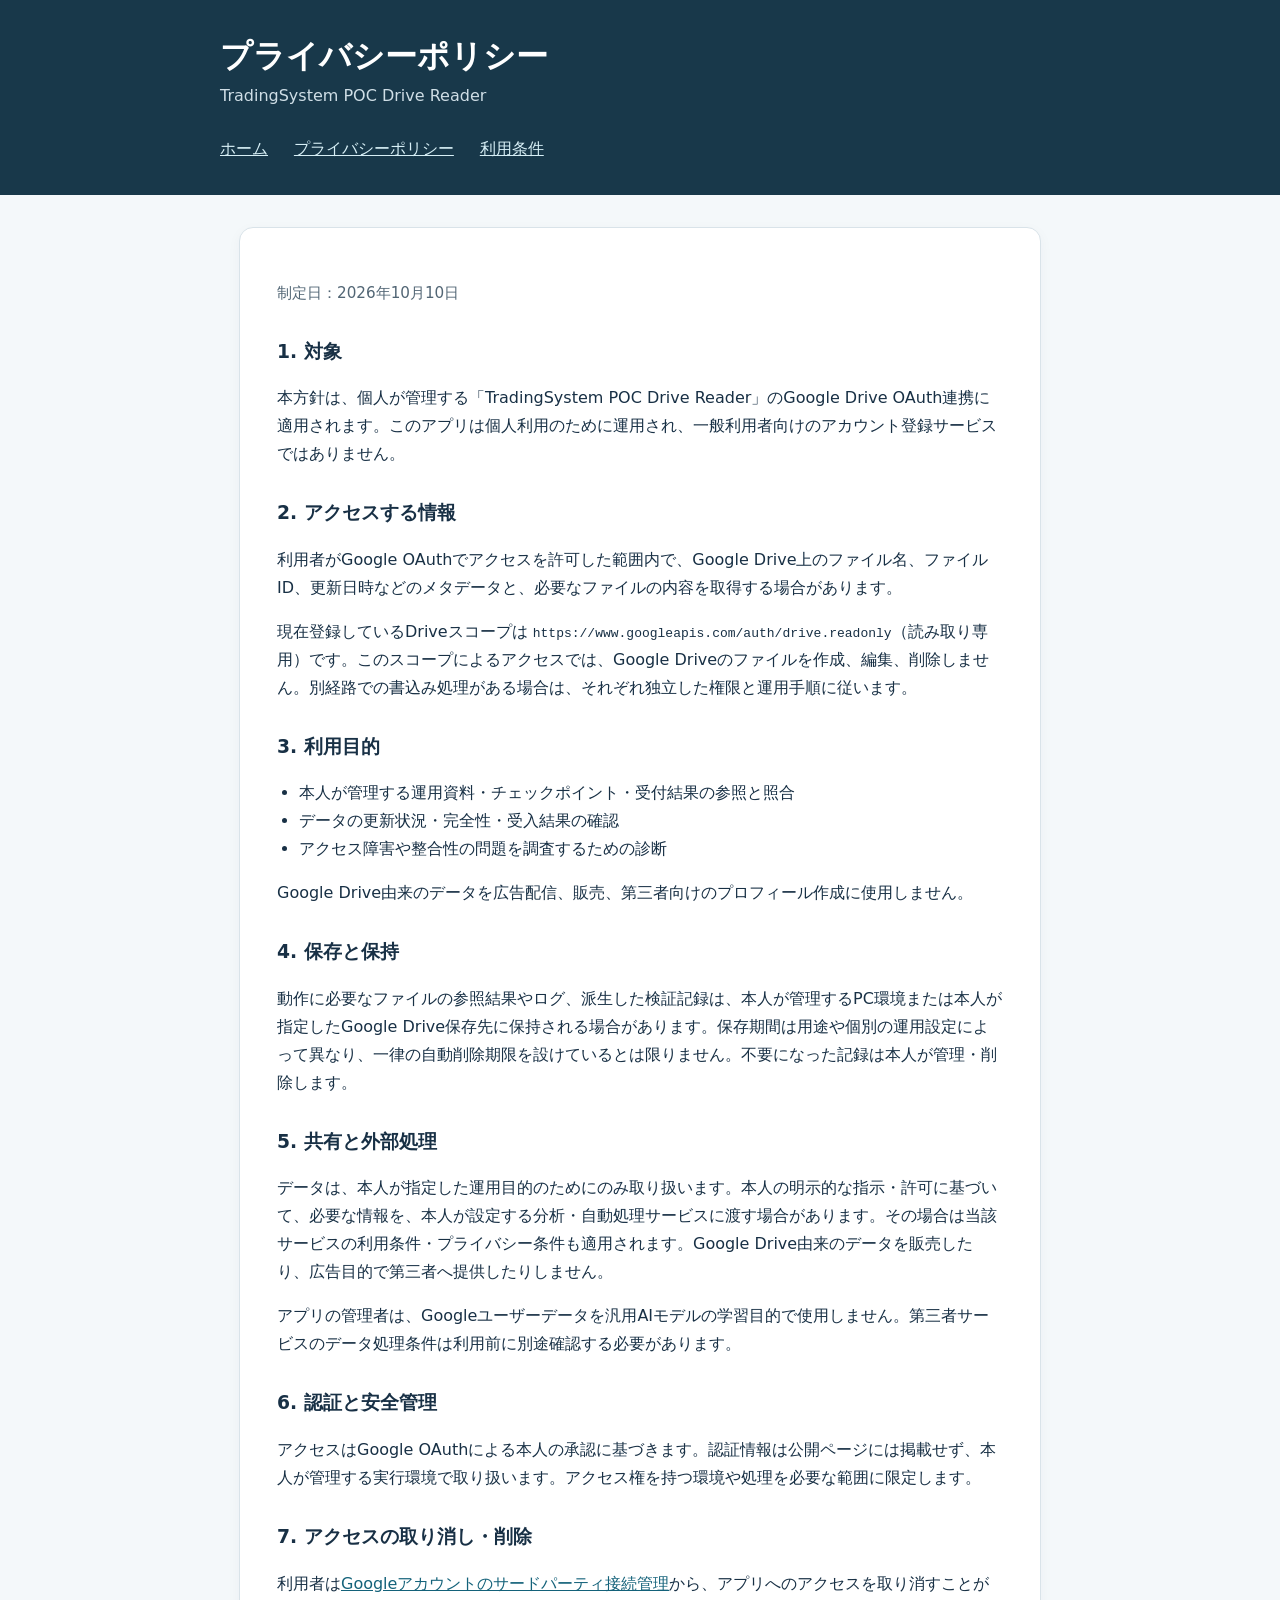
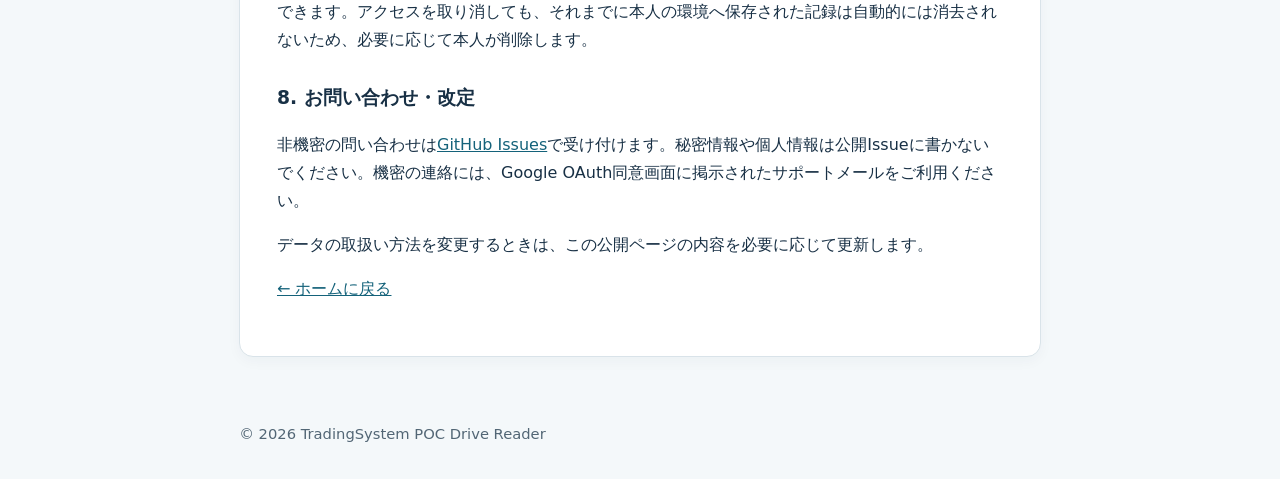
==== privacy.html @ 009b6680 "docs(oauth): add public privacy.html for personal Google Drive integration" ====
<!doctype html>
<html lang="ja">
<head>
  <meta charset="utf-8">
  <meta name="viewport" content="width=device-width, initial-scale=1">
  <meta name="description" content="TradingSystem POC Drive Readerのプライバシーポリシー。">
  <title>プライバシーポリシー | TradingSystem POC Drive Reader</title>
  <link rel="stylesheet" href="./styles.css">
</head>
<body>
  <header>
    <h1>プライバシーポリシー</h1>
    <p>TradingSystem POC Drive Reader</p>
    <nav aria-label="ページ案内">
      <a href="./index.html">ホーム</a>
      <a href="./privacy.html" aria-current="page">プライバシーポリシー</a>
      <a href="./terms.html">利用条件</a>
    </nav>
  </header>
  <main>
    <article>
      <p class="small">制定日：2026年10月10日</p>
      <h2>1. 対象</h2>
      <p>本方針は、個人が管理する「TradingSystem POC Drive Reader」のGoogle Drive OAuth連携に適用されます。このアプリは個人利用のために運用され、一般利用者向けのアカウント登録サービスではありません。</p>
      <h2>2. アクセスする情報</h2>
      <p>利用者がGoogle OAuthでアクセスを許可した範囲内で、Google Drive上のファイル名、ファイルID、更新日時などのメタデータと、必要なファイルの内容を取得する場合があります。</p>
      <p>現在登録しているDriveスコープは <code>https://www.googleapis.com/auth/drive.readonly</code>（読み取り専用）です。このスコープによるアクセスでは、Google Driveのファイルを作成、編集、削除しません。別経路での書込み処理がある場合は、それぞれ独立した権限と運用手順に従います。</p>
      <h2>3. 利用目的</h2>
      <ul>
        <li>本人が管理する運用資料・チェックポイント・受付結果の参照と照合</li>
        <li>データの更新状況・完全性・受入結果の確認</li>
        <li>アクセス障害や整合性の問題を調査するための診断</li>
      </ul>
      <p>Google Drive由来のデータを広告配信、販売、第三者向けのプロフィール作成に使用しません。</p>
      <h2>4. 保存と保持</h2>
      <p>動作に必要なファイルの参照結果やログ、派生した検証記録は、本人が管理するPC環境または本人が指定したGoogle Drive保存先に保持される場合があります。保存期間は用途や個別の運用設定によって異なり、一律の自動削除期限を設けているとは限りません。不要になった記録は本人が管理・削除します。</p>
      <h2>5. 共有と外部処理</h2>
      <p>データは、本人が指定した運用目的のためにのみ取り扱います。本人の明示的な指示・許可に基づいて、必要な情報を、本人が設定する分析・自動処理サービスに渡す場合があります。その場合は当該サービスの利用条件・プライバシー条件も適用されます。Google Drive由来のデータを販売したり、広告目的で第三者へ提供したりしません。</p>
      <p>アプリの管理者は、Googleユーザーデータを汎用AIモデルの学習目的で使用しません。第三者サービスのデータ処理条件は利用前に別途確認する必要があります。</p>
      <h2>6. 認証と安全管理</h2>
      <p>アクセスはGoogle OAuthによる本人の承認に基づきます。認証情報は公開ページには掲載せず、本人が管理する実行環境で取り扱います。アクセス権を持つ環境や処理を必要な範囲に限定します。</p>
      <h2>7. アクセスの取り消し・削除</h2>
      <p>利用者は<a href="https://myaccount.google.com/connections">Googleアカウントのサードパーティ接続管理</a>から、アプリへのアクセスを取り消すことができます。アクセスを取り消しても、それまでに本人の環境へ保存された記録は自動的には消去されないため、必要に応じて本人が削除します。</p>
      <h2>8. お問い合わせ・改定</h2>
      <p>非機密の問い合わせは<a href="https://github.com/moyashimisosoup/trading-system-oauth-info/issues">GitHub Issues</a>で受け付けます。秘密情報や個人情報は公開Issueに書かないでください。機密の連絡には、Google OAuth同意画面に掲示されたサポートメールをご利用ください。</p>
      <p>データの取扱い方法を変更するときは、この公開ページの内容を必要に応じて更新します。</p>
      <p><a href="./index.html">← ホームに戻る</a></p>
    </article>
  </main>
  <footer>© 2026 TradingSystem POC Drive Reader</footer>
</body>
</html>
---- styles.css ----
/* Public informational pages only. No scripts, trackers, or external fonts. */
:root { color-scheme: light; --ink:#183045; --muted:#526675; --border:#d9e3e9; --bg:#f4f8fa; --surface:#fff; --accent:#14627a; }
* {box-sizing:border-box}
html {font-family:system-ui,-apple-system,"Segoe UI",sans-serif;line-height:1.75;background:var(--bg);color:var(--ink)}
body {margin:0}
header {background:#18384a;color:white;padding:2rem max(1.25rem, calc((100vw - 840px) / 2))}
header p {margin:.2rem 0 0;color:#cfdee6}
main {max-width:840px;margin:2rem auto;padding:0 1.2rem 2rem}
article {background:var(--surface);border:1px solid var(--border);border-radius:14px;padding:clamp(1.3rem, 4vw, 2.3rem);box-shadow:0 4px 14px rgba(24,48,69,.04)}
h1 {font-size:clamp(1.45rem,4vw,2rem);line-height:1.35;margin:.2rem 0}
h2 {font-size:1.17rem;margin:1.8rem 0 .55rem}
p, li {overflow-wrap:anywhere}
a {color:var(--accent)}
a:hover {text-decoration-thickness:2px}
nav a {margin-right:1.3rem}
nav {margin:1.6rem 0 0}
nav a {color:#d7eff6}
footer {max-width:840px;margin:0 auto 2rem;padding:0 1.2rem;color:var(--muted);font-size:.92rem}
ul {padding-left:1.4rem}
.small {color:var(--muted);font-size:.95rem}
.notice {padding:1rem;border-left:4px solid var(--accent);background:#eff7fa;border-radius:4px}
:focus-visible {outline:3px solid var(--accent);outline-offset:3px}
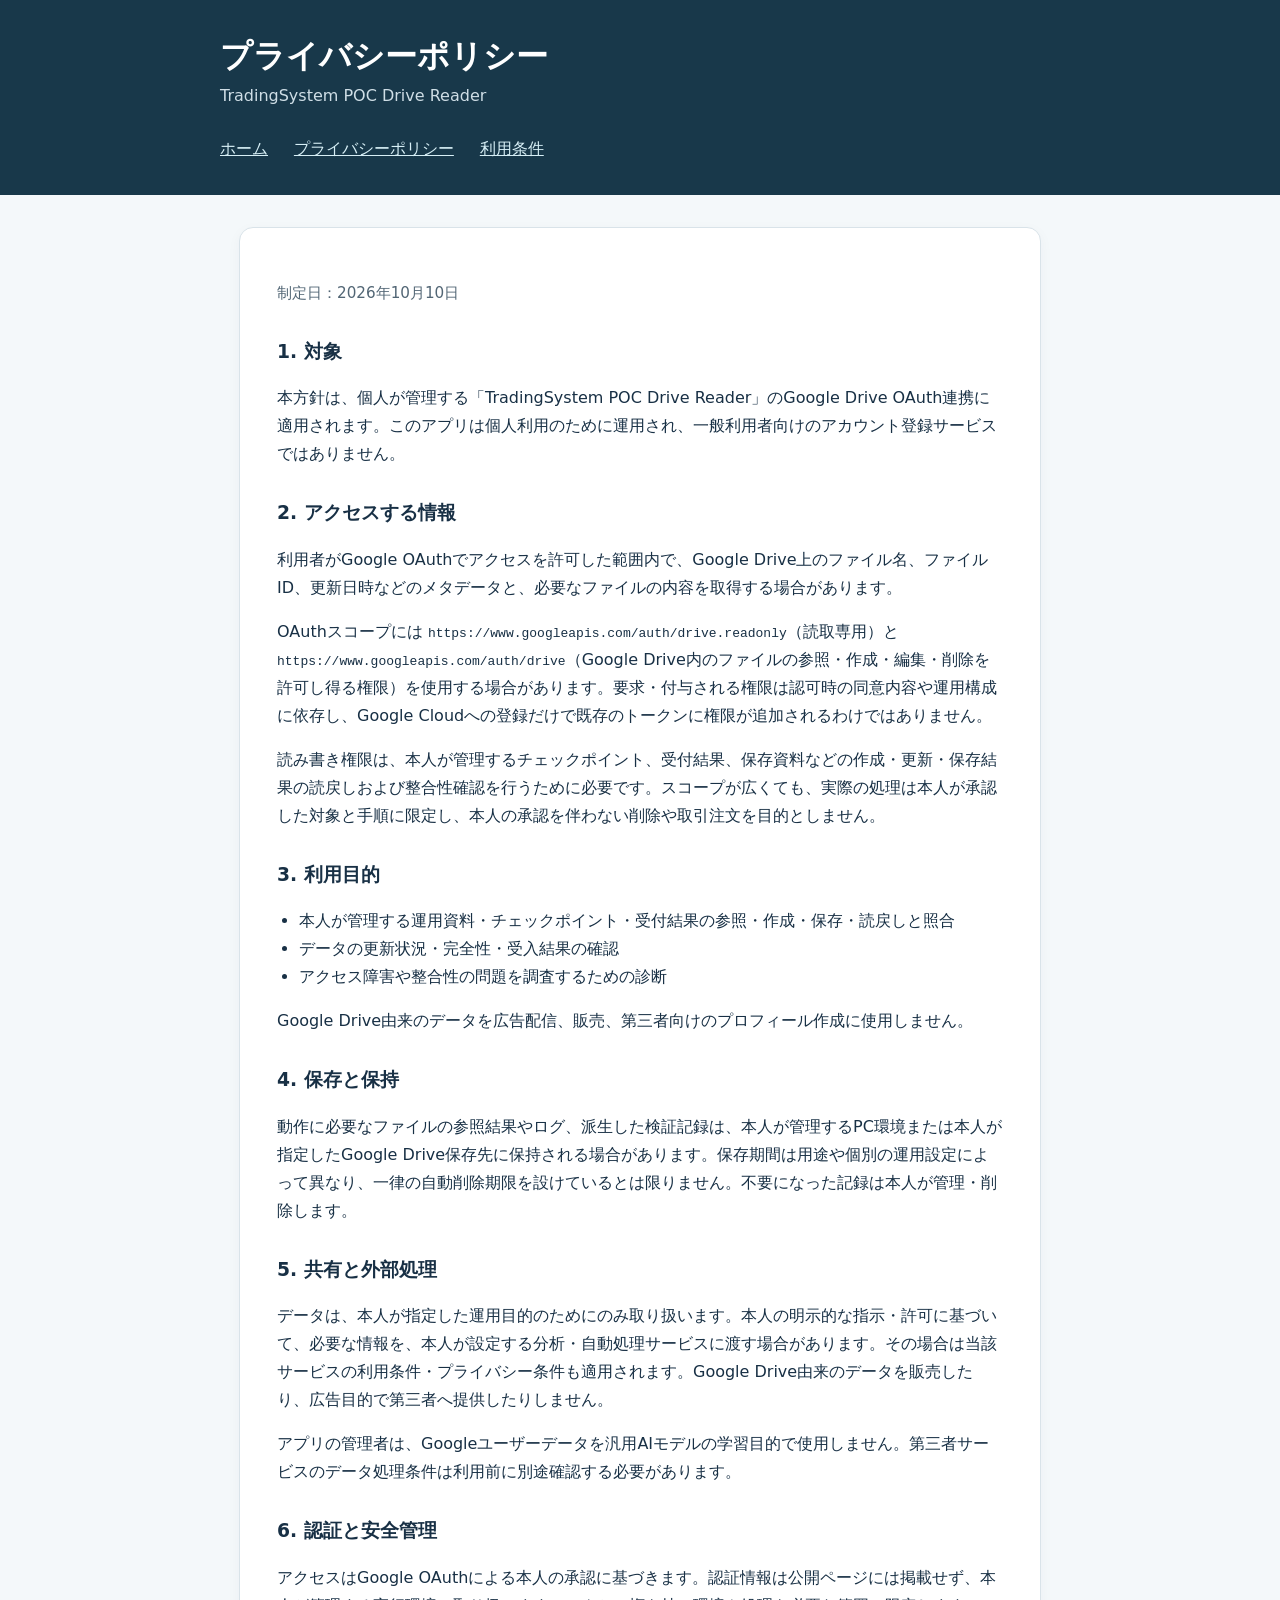
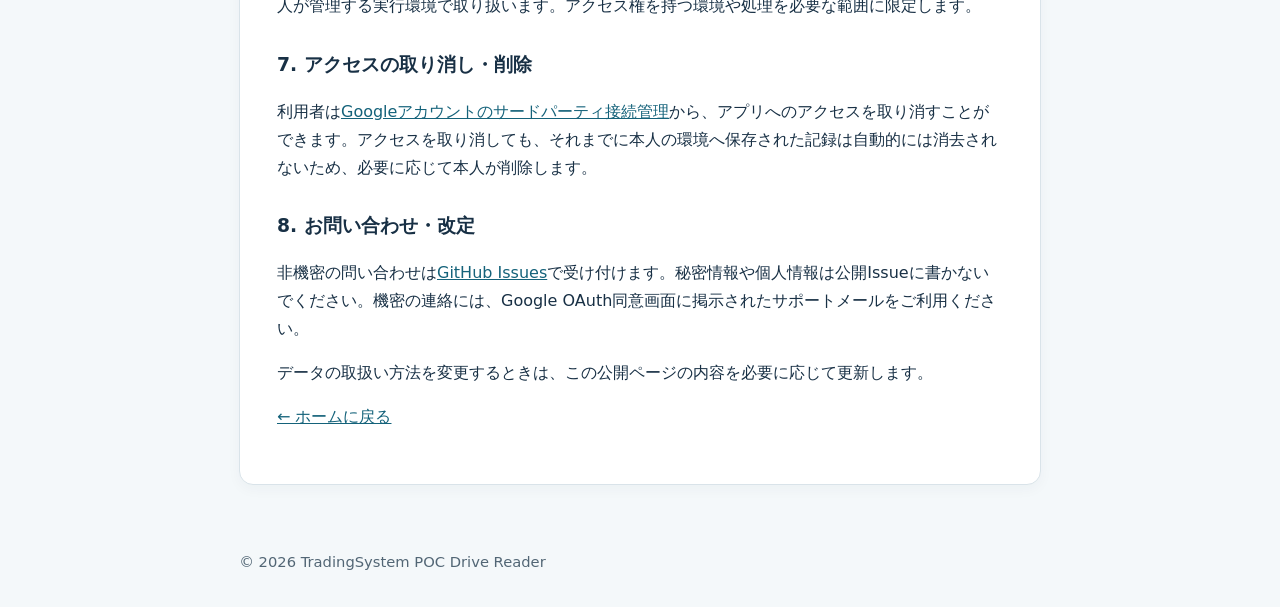
==== commit 30911dc2: "docs(oauth): disclose planned Drive read/write scope and checkpoint persistence purpose" ====
--- a/privacy.html
+++ b/privacy.html
@@ -24,10 +24,10 @@
       <p>本方針は、個人が管理する「TradingSystem POC Drive Reader」のGoogle Drive OAuth連携に適用されます。このアプリは個人利用のために運用され、一般利用者向けのアカウント登録サービスではありません。</p>
       <h2>2. アクセスする情報</h2>
       <p>利用者がGoogle OAuthでアクセスを許可した範囲内で、Google Drive上のファイル名、ファイルID、更新日時などのメタデータと、必要なファイルの内容を取得する場合があります。</p>
-      <p>現在登録しているDriveスコープは <code>https://www.googleapis.com/auth/drive.readonly</code>（読み取り専用）です。このスコープによるアクセスでは、Google Driveのファイルを作成、編集、削除しません。別経路での書込み処理がある場合は、それぞれ独立した権限と運用手順に従います。</p>
+      <p>OAuthスコープには <code>https://www.googleapis.com/auth/drive.readonly</code>（読取専用）と <code>https://www.googleapis.com/auth/drive</code>（Google Drive内のファイルの参照・作成・編集・削除を許可し得る権限）を使用する場合があります。要求・付与される権限は認可時の同意内容や運用構成に依存し、Google Cloudへの登録だけで既存のトークンに権限が追加されるわけではありません。</p><p>読み書き権限は、本人が管理するチェックポイント、受付結果、保存資料などの作成・更新・保存結果の読戻しおよび整合性確認を行うために必要です。スコープが広くても、実際の処理は本人が承認した対象と手順に限定し、本人の承認を伴わない削除や取引注文を目的としません。</p>
       <h2>3. 利用目的</h2>
       <ul>
-        <li>本人が管理する運用資料・チェックポイント・受付結果の参照と照合</li>
+        <li>本人が管理する運用資料・チェックポイント・受付結果の参照・作成・保存・読戻しと照合</li>
         <li>データの更新状況・完全性・受入結果の確認</li>
         <li>アクセス障害や整合性の問題を調査するための診断</li>
       </ul>
